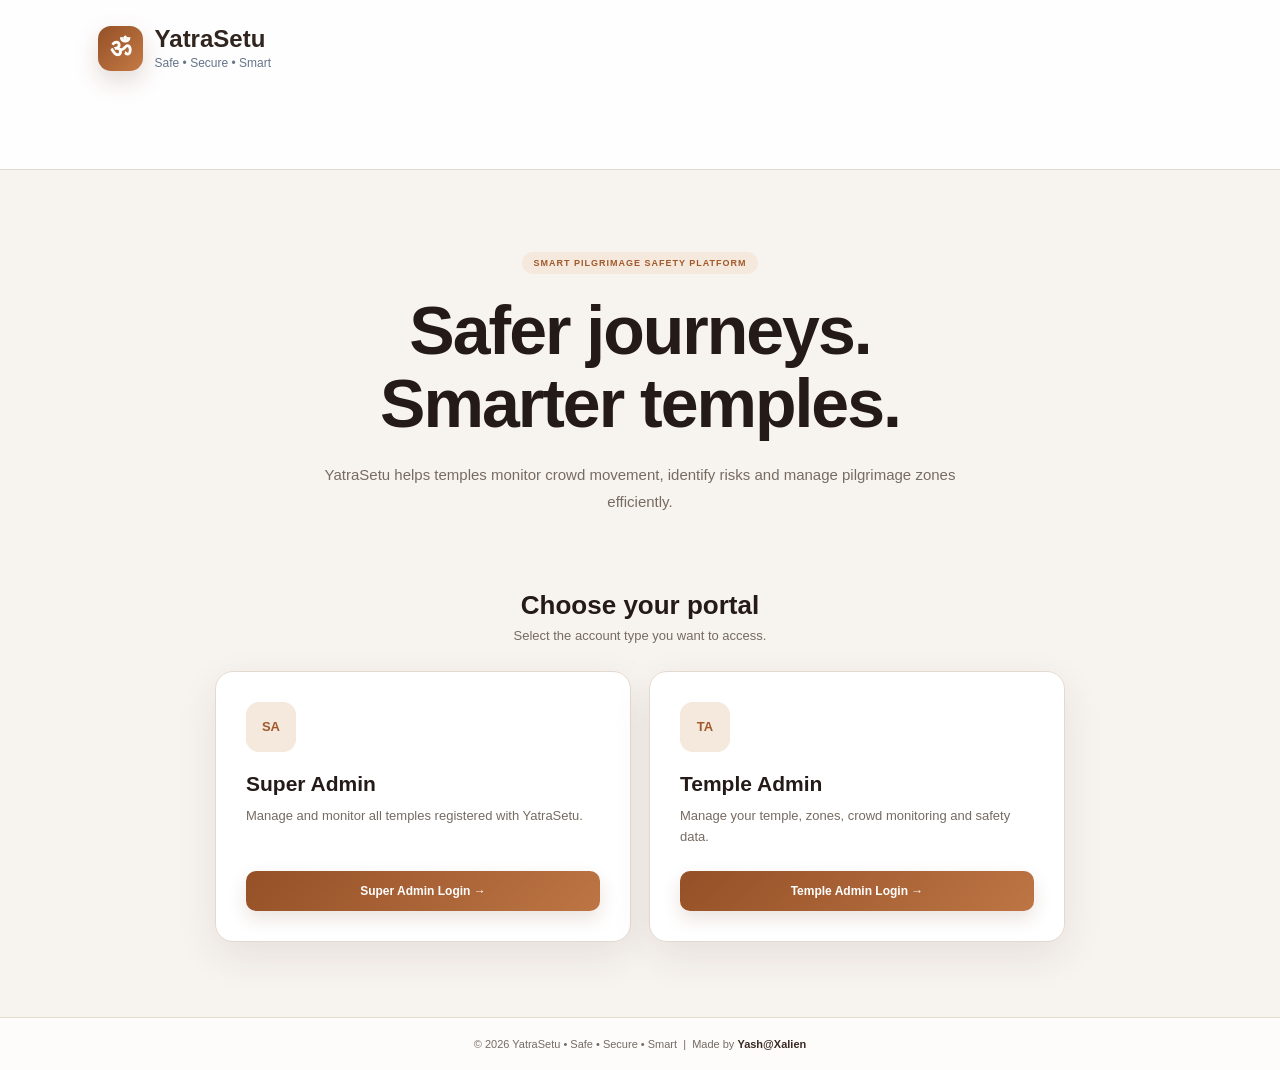
==== home.html @ df532bd4 "Add files via upload" ====
<!DOCTYPE html>
<html lang="en">

<head>

    <meta charset="UTF-8">

    <meta
        name="viewport"
        content="width=device-width, initial-scale=1.0"
    >

    <title>YatraSetu | Smart Pilgrimage Safety</title>

    <link rel="stylesheet" href="style.css">
</head>

<body class="home-page">

    <header class="home-header">

        <div class="brand">

            <div class="brand-logo">ॐ</div>

            <div>

                <h2>YatraSetu</h2>

                <span>
                    Safe • Secure • Smart
                </span>

            </div>

        </div>

    </header>


    <main class="home-container">

        <section class="home-hero">

            <span class="setup-badge">
                SMART PILGRIMAGE SAFETY PLATFORM
            </span>

            <h1>
                Safer journeys.<br>
                Smarter temples.
            </h1>

            <p>
                YatraSetu helps temples monitor crowd
                movement, identify risks and manage
                pilgrimage zones efficiently.
            </p>

        </section>


        <section class="portal-section">

            <h2>
                Choose your portal
            </h2>

            <p>
                Select the account type you want to access.
            </p>


            <div class="portal-grid">


                <!-- SUPER ADMIN -->

                <div class="portal-card">

                    <div class="portal-icon">
                        SA
                    </div>

                    <h3>
                        Super Admin
                    </h3>

                    <p>
                        Manage and monitor all temples
                        registered with YatraSetu.
                    </p>

                    <button
                        onclick="goToLogin('super')"
                    >
                        Super Admin Login →
                    </button>

                </div>


                <!-- TEMPLE ADMIN -->

                <div class="portal-card">

                    <div class="portal-icon">
                        TA
                    </div>

                    <h3>
                        Temple Admin
                    </h3>

                    <p>
                        Manage your temple, zones,
                        crowd monitoring and safety data.
                    </p>

                    <button
                        onclick="goToLogin('temple')"
                    >
                        Temple Admin Login →
                    </button>

                </div>


            </div>

        </section>

    </main>

    <footer class="site-footer">

        <p>© 2026 YatraSetu • Safe • Secure • Smart &nbsp;|&nbsp; Made by <strong>Yash@Xalien</strong></p>

    </footer>


    <script>

        function goToLogin(type) {

            window.location.href =
                `login.html?type=${type}`;

        }

    </script>

</body>

</html>
---- style.css ----
*{box-sizing:border-box;margin:0;padding:0}
:root{
 --navy:#241a17;--navy2:#3a2922;--blue:#a05a2c;--blue2:#c47a45;
 --blue3:#d39a6a;--pale:#f5e8dc;--pale2:#f7f3ef;--white:#fff;
 --text:#30251f;--muted:#766b63;--line:#e4d9cf;--shadow:0 14px 40px rgba(68,45,32,.09);
}
html{scroll-behavior:smooth}
body{font-family:Inter,"Segoe UI",Arial,sans-serif;background:var(--pale2);color:var(--text);min-height:100vh}
button,input,select{font:inherit}
button{cursor:pointer}
.app-shell{min-height:100vh}
.sidebar{position:fixed;inset:0 auto 0 0;width:252px;background:linear-gradient(180deg,#241a17,#493229);color:#fff;padding:26px 18px;display:flex;flex-direction:column;z-index:20}
.brand{display:flex;align-items:center;gap:12px;padding:5px 8px 38px}
.brand-mark{width:45px;height:45px;border-radius:13px;display:grid;place-items:center;font-size:23px;background:linear-gradient(135deg,#9a542a,#c47a45);box-shadow:0 10px 24px rgba(23,105,224,.3)}
.brand h1{font-size:21px;letter-spacing:-.5px}.brand p{font-size:10px;color:#d7c0ad;margin-top:2px}
.nav{display:grid;gap:7px}.nav-link{text-decoration:none;color:#d1bbab;padding:13px 14px;border-radius:11px;display:flex;gap:12px;align-items:center;font-size:14px;transition:.2s}.nav-link span{width:20px;text-align:center}.nav-link:hover{background:rgba(255,255,255,.07);color:#fff}.nav-link.active{background:linear-gradient(135deg,#955027,#c47a45);color:#fff;box-shadow:0 10px 24px rgba(92,52,30,.25)}
.sidebar-footer{margin-top:auto;border-top:1px solid rgba(255,255,255,.1);padding:18px 9px 3px;color:#d7c0ad;font-size:11px}.online-pill{display:flex;align-items:center;gap:8px;color:#f0dfd1;font-size:12px;margin-bottom:8px}.pulse-dot{width:8px;height:8px;border-radius:50%;background:#63b3ff;box-shadow:0 0 0 5px rgba(99,179,255,.12),0 0 12px #63b3ff}
.main-content{margin-left:252px;padding:27px 38px;max-width:1700px}
.topbar{display:flex;justify-content:space-between;align-items:center;margin-bottom:22px}.topbar h2{font-size:25px;letter-spacing:-.6px}.section-kicker{font-size:10px;font-weight:800;letter-spacing:1.5px;color:var(--blue);margin-bottom:5px}.topbar-actions{display:flex;gap:9px;align-items:center}.api-status{display:flex;gap:8px;align-items:center;padding:9px 13px;background:#fff;border:1px solid var(--line);border-radius:30px;font-size:12px;color:var(--muted)}.status-dot{width:8px;height:8px;border-radius:50%;background:#3182ce;box-shadow:0 0 9px #3182ce}.api-status.offline .status-dot{background:#718096;box-shadow:none}.icon-btn,.mobile-menu{border:1px solid var(--line);background:#fff;color:var(--blue);border-radius:10px;width:39px;height:39px;font-size:20px}.mobile-menu{display:none}
.hero{min-height:235px;border-radius:24px;background:linear-gradient(115deg,#071a33 0%,#0d3567 52%,#1769e0 100%);color:#fff;padding:32px 38px;display:flex;justify-content:space-between;align-items:center;overflow:hidden;position:relative;box-shadow:0 18px 45px rgba(9,51,100,.18);margin-bottom:18px}.hero:after{content:"";position:absolute;width:390px;height:390px;border-radius:50%;right:80px;top:-160px;background:rgba(255,255,255,.035)}.hero-content{position:relative;z-index:2;max-width:650px}.hero-badge{display:inline-flex;padding:6px 10px;border:1px solid rgba(255,255,255,.18);border-radius:20px;background:rgba(255,255,255,.07);font-size:9px;letter-spacing:1.4px;font-weight:800;margin-bottom:14px}.hero h1{font-size:31px;letter-spacing:-1px;margin-bottom:8px}.hero h1 span{color:#e3ae7f}.hero p{color:#e4d4c7;font-size:13px;line-height:1.7}.hero-meta{display:flex;gap:10px;color:#d4b7a2;font-size:10px;margin-top:16px}.hero-meta span:first-child{color:#efd0b7}.hero-orbit{width:190px;height:190px;position:relative;margin-right:40px}.orbit{position:absolute;border:1px solid rgba(255,255,255,.2);border-radius:50%;inset:0}.orbit-2{inset:23px;border-color:rgba(255,255,255,.28)}.hero-core{position:absolute;inset:63px;border-radius:50%;display:grid;place-items:center;background:rgba(255,255,255,.1);border:1px solid rgba(255,255,255,.22);font-size:32px;box-shadow:0 0 45px rgba(220,157,104,.22)}
.stats-grid{display:grid;grid-template-columns:repeat(4,1fr);gap:15px;margin-bottom:31px}.stat-card{background:#fff;border:1px solid var(--line);border-radius:16px;padding:18px;display:flex;align-items:center;gap:13px;box-shadow:0 5px 18px rgba(17,70,130,.03);transition:.2s}.stat-card:hover{transform:translateY(-3px);box-shadow:var(--shadow)}.stat-icon{width:43px;height:43px;flex:0 0 43px;border-radius:12px;display:grid;place-items:center;background:var(--pale);color:var(--blue);font-size:18px}.stat-card span{font-size:11px;color:var(--muted);display:block}.stat-card strong{display:block;font-size:24px;line-height:1.25;margin-top:2px;color:var(--navy)}.stat-card small{font-size:9px;color:#9aa8b8}
.section-block{margin-bottom:28px}.section-heading{display:flex;justify-content:space-between;align-items:end;margin-bottom:14px}.section-heading h2{font-size:20px}.updated-box{font-size:10px;color:var(--muted)}.updated-box strong{color:var(--navy);margin-left:4px}
.zones-grid{display:grid;grid-template-columns:repeat(auto-fit,minmax(255px,1fr));gap:15px}.loading-card{grid-column:1/-1;background:#fff;border:1px solid var(--line);border-radius:16px;padding:35px;text-align:center;color:var(--muted)}
.zone-card{background:#fff;border:1px solid var(--line);border-radius:17px;padding:20px;position:relative;overflow:hidden;box-shadow:0 5px 18px rgba(17,70,130,.03);transition:.25s}.zone-card:before{content:"";position:absolute;left:0;top:0;bottom:0;width:4px;background:var(--blue)}.zone-card:hover{transform:translateY(-4px);box-shadow:var(--shadow)}.zone-head{display:flex;justify-content:space-between;align-items:flex-start;margin-bottom:17px}.zone-name{font-size:17px;font-weight:750}.zone-id{font-size:9px;color:#a0aec0;margin-top:4px}.risk{padding:5px 9px;border-radius:20px;font-size:9px;font-weight:800;letter-spacing:.6px;background:#f5e5d7;color:#8f4d27}.risk.moderate{background:#efddcf;color:#8d4b28}.risk.high{background:#e7cbb7;color:#713b20}.risk.critical{background:#d8b69b;color:#59301d}.count-row{display:flex;justify-content:space-between;align-items:end;margin-bottom:8px}.count-row strong{font-size:22px;color:var(--navy)}.count-row span{font-size:10px;color:var(--muted)}.progress{height:8px;background:#eee7e1;border-radius:10px;overflow:hidden}.progress-bar{height:100%;background:linear-gradient(90deg,#d39a6a,#955027);border-radius:10px;transition:width .5s}.zone-foot{display:flex;justify-content:space-between;margin-top:11px;font-size:10px;color:var(--muted)}.zone-foot strong{color:var(--blue)}
.analytics-grid{display:grid;grid-template-columns:1.35fr 1fr;gap:16px;margin-bottom:18px}.panel{background:#fff;border:1px solid var(--line);border-radius:18px;padding:21px;box-shadow:0 5px 18px rgba(17,70,130,.03)}.panel-heading{display:flex;justify-content:space-between;align-items:center;margin-bottom:17px}.panel-heading h3{font-size:17px}.panel-chip{font-size:9px;color:var(--blue);background:var(--pale);border-radius:20px;padding:5px 9px;font-weight:800}.shield{width:38px;height:38px;border-radius:11px;background:var(--pale);display:grid;place-items:center}.chart-wrap{height:285px;position:relative}.risk-summary{display:grid;gap:4px}.risk-row{display:flex;align-items:center;justify-content:space-between;padding:14px 3px;border-bottom:1px solid #edf2f7}.risk-row:last-child{border-bottom:0}.risk-left{display:flex;align-items:center;gap:10px;font-size:12px}.risk-dot{width:9px;height:9px;border-radius:50%;background:#c99163}.risk-dot.moderate{background:#b87545}.risk-dot.high{background:#2877d8}.risk-dot.critical{background:#79401f}.risk-count{font-size:14px;color:var(--navy);font-weight:800}
.admin-section{margin-bottom:25px}.crowd-form{display:grid;grid-template-columns:1fr 1fr auto;gap:12px;align-items:end}.crowd-form label{display:grid;gap:7px;font-size:11px;color:var(--muted)}.crowd-form input,.crowd-form select{width:100%;border:1px solid var(--line);background:#fafdff;border-radius:10px;padding:11px 12px;outline:none;color:var(--text)}.crowd-form input:focus,.crowd-form select:focus{border-color:#c47a45;box-shadow:0 0 0 3px rgba(196,122,69,.12)}.primary-btn{height:42px;border:0;border-radius:10px;background:linear-gradient(135deg,#955027,#c47a45);color:#fff;padding:0 17px;display:flex;gap:13px;align-items:center;justify-content:center;font-weight:700;font-size:12px;box-shadow:0 8px 18px rgba(120,67,36,.18)}.primary-btn:disabled{opacity:.6;cursor:not-allowed}.form-message{min-height:18px;margin-top:10px;font-size:11px;color:var(--blue)}
.footer{display:flex;justify-content:space-between;border-top:1px solid var(--line);padding:18px 2px;color:#97a6b7;font-size:10px}
.toast{position:fixed;right:24px;bottom:24px;transform:translateY(20px);opacity:0;pointer-events:none;background:var(--navy);color:#fff;padding:12px 15px;border-radius:11px;font-size:11px;box-shadow:0 12px 30px rgba(7,26,51,.25);transition:.25s;z-index:50}.toast.show{transform:translateY(0);opacity:1}

@media(max-width:1100px){.stats-grid{grid-template-columns:repeat(2,1fr)}.analytics-grid{grid-template-columns:1fr}.hero-orbit{margin-right:0}}
@media(max-width:780px){.sidebar{transform:translateX(-100%);transition:.25s}.sidebar.open{transform:translateX(0)}.main-content{margin-left:0;padding:20px}.mobile-menu{display:block}.topbar{gap:12px}.topbar>div:nth-child(2){margin-right:auto}.hero{padding:26px;min-height:220px}.hero-orbit{display:none}.crowd-form{grid-template-columns:1fr}.primary-btn{width:100%}}
@media(max-width:560px){.stats-grid{grid-template-columns:1fr}.topbar h2{font-size:20px}.api-status span:last-child{display:none}.hero h1{font-size:25px}.hero p{font-size:12px}.section-heading{align-items:flex-start;gap:10px;flex-direction:column}.footer{gap:10px;flex-direction:column}}

.setup-page {
    min-height: 100vh;
    display: flex;
    justify-content: center;
    align-items: center;
    padding: 40px 20px;
    background: linear-gradient(135deg, #eff6ff, #dbeafe);
}

.setup-card {
    width: 100%;
    max-width: 850px;
    background: white;
    border-radius: 24px;
    padding: 40px;
    box-shadow: 0 20px 60px rgba(30, 64, 175, 0.12);
}

.brand {
    display: flex;
    align-items: center;
    gap: 12px;
    margin-bottom: 40px;
}

.brand-logo {
    width: 45px;
    height: 45px;
    border-radius: 12px;
    display: flex;
    align-items: center;
    justify-content: center;
    background: #2563eb;
    color: white;
    font-size: 22px;
    font-weight: 700;
}

.brand h2 {
    margin: 0;
}

.brand span {
    color: #64748b;
    font-size: 12px;
}

.setup-header {
    margin-bottom: 35px;
}

.setup-badge {
    display: inline-block;
    padding: 6px 12px;
    border-radius: 20px;
    background: #dbeafe;
    color: #2563eb;
    font-size: 11px;
    font-weight: 700;
}

.setup-header h1 {
    margin: 14px 0 8px;
    font-size: 34px;
    color: #0f172a;
}

.setup-header p {
    color: #64748b;
    margin: 0;
}

.form-section {
    padding: 25px 0;
    border-top: 1px solid #e2e8f0;
}

.form-section h3 {
    margin-bottom: 20px;
    color: #1e293b;
}

.form-grid {
    display: grid;
    grid-template-columns: 1fr 1fr;
    gap: 20px;
}

.form-group {
    display: flex;
    flex-direction: column;
    gap: 8px;
    margin-bottom: 20px;
}

.form-group label {
    font-size: 14px;
    font-weight: 600;
    color: #334155;
}

.form-group input,
.form-group textarea {
    width: 100%;
    box-sizing: border-box;
    padding: 13px 15px;
    border: 1px solid #cbd5e1;
    border-radius: 10px;
    font-family: inherit;
    font-size: 14px;
    outline: none;
}

.form-group input:focus,
.form-group textarea:focus {
    border-color: #2563eb;
    box-shadow: 0 0 0 3px #dbeafe;
}

.setup-btn {
    width: 100%;
    border: none;
    padding: 15px;
    border-radius: 12px;
    background: #2563eb;
    color: white;
    font-size: 15px;
    font-weight: 700;
    cursor: pointer;
}

.setup-btn:hover {
    background: #1d4ed8;
}

.setup-btn span {
    margin-left: 8px;
}

.form-message {
    min-height: 24px;
    margin-bottom: 12px;
    color: #dc2626;
    font-size: 14px;
}

.form-message.success {
    color: #16a34a;
}

@media (max-width: 650px) {

    .setup-card {
        padding: 25px;
    }

    .form-grid {
        grid-template-columns: 1fr;
        gap: 0;
    }

    .setup-header h1 {
        font-size: 28px;
    }
}
.zone-page {
    min-height: 100vh;
    padding: 40px 20px;
    background: linear-gradient(135deg, #eff6ff, #dbeafe);
}

.zone-card {
    width: 100%;
    max-width: 900px;
    margin: auto;
    background: white;
    border-radius: 24px;
    padding: 40px;
    box-sizing: border-box;
    box-shadow: 0 20px 60px rgba(30, 64, 175, 0.12);
}

.zone-header {
    margin-bottom: 30px;
}

.zone-header h1 {
    margin: 14px 0 8px;
    font-size: 34px;
    color: #0f172a;
}

.zone-header p {
    color: #64748b;
}

.add-zone-box {
    padding: 25px;
    border: 1px solid #dbeafe;
    border-radius: 18px;
    background: #f8fbff;
}

.add-zone-box h3 {
    margin-top: 0;
}

.zone-form {
    display: grid;
    grid-template-columns: 1fr 1fr 1fr;
    gap: 15px;
}

.form-group {
    display: flex;
    flex-direction: column;
    gap: 8px;
}

.form-group label {
    font-size: 13px;
    font-weight: 600;
    color: #334155;
}

.form-group input,
.form-group select {
    padding: 12px;
    border: 1px solid #cbd5e1;
    border-radius: 10px;
    background: white;
    font-size: 14px;
}

.form-group input:focus,
.form-group select:focus {
    outline: none;
    border-color: #2563eb;
}

.add-zone-box .setup-btn {
    margin-top: 20px;
}

.zones-section {
    margin-top: 35px;
}

.zones-title h3 {
    margin-bottom: 5px;
}

.zones-title p {
    color: #64748b;
    font-size: 13px;
}

.zone-item {
    display: flex;
    align-items: center;
    gap: 15px;
    padding: 18px;
    margin-top: 12px;
    border: 1px solid #e2e8f0;
    border-radius: 14px;
}

.zone-icon {
    width: 45px;
    height: 45px;
    display: flex;
    align-items: center;
    justify-content: center;
    border-radius: 12px;
    background: #dbeafe;
    color: #2563eb;
    font-weight: 700;
}

.zone-info {
    flex: 1;
}

.zone-info h4 {
    margin: 0 0 5px;
}

.zone-info span {
    font-size: 12px;
    color: #64748b;
}

.zone-capacity {
    text-align: right;
}

.zone-capacity strong {
    display: block;
    color: #0f172a;
}

.zone-capacity span {
    font-size: 11px;
    color: #64748b;
}

.empty-zone {
    padding: 35px;
    text-align: center;
    color: #94a3b8;
    border: 1px dashed #cbd5e1;
    border-radius: 14px;
}

.continue-btn {
    width: 100%;
    margin-top: 25px;
    padding: 15px;
    border: none;
    border-radius: 12px;
    background: #2563eb;
    color: white;
    font-weight: 700;
    cursor: pointer;
}

.continue-btn:disabled {
    background: #cbd5e1;
    cursor: not-allowed;
}

@media (max-width: 700px) {

    .zone-card {
        padding: 25px;
    }

    .zone-form {
        grid-template-columns: 1fr;
    }

    .zone-item {
        align-items: flex-start;
    }

    .zone-capacity {
        margin-left: auto;
    }
}

/* Premium editorial finish */
body::before{
    content:"";
    position:fixed;
    inset:0;
    pointer-events:none;
    opacity:.22;
    background-image:
      radial-gradient(circle at 15% 20%, rgba(160,90,44,.06) 0 1px, transparent 1px),
      radial-gradient(circle at 80% 70%, rgba(90,55,35,.045) 0 1px, transparent 1px);
    background-size:24px 24px,32px 32px;
    z-index:-1;
}
.stat-card,.zone-card,.panel,.temples-section,.setup-card,.zone-card{
    box-shadow:0 8px 28px rgba(70,45,32,.055);
}
.stat-card:hover,.zone-card:hover{
    box-shadow:0 16px 36px rgba(70,45,32,.10);
}
.hero{
    background:
      radial-gradient(circle at 82% 20%, rgba(211,154,106,.16), transparent 30%),
      linear-gradient(120deg,#241a17 0%,#4b3227 58%,#7d4528 100%);
}
.primary-btn,.setup-btn,.continue-btn{
    background:linear-gradient(135deg,#955027,#bd7544);
}
.primary-btn:hover,.setup-btn:hover,.continue-btn:hover{
    background:linear-gradient(135deg,#7f421f,#a85f32);
}


/* Shared YatraSetu pages */
.site-footer{
    text-align:center;
    border-top:1px solid var(--line);
    padding:20px 15px;
    color:var(--muted);
    font-size:11px;
    background:rgba(255,255,255,.72);
}
.site-footer strong{color:var(--navy2);font-weight:800}
.brand-logo{
    width:45px;height:45px;border-radius:13px;display:grid;place-items:center;
    background:linear-gradient(135deg,#955027,#c47a45);color:#fff;font-size:25px;
    box-shadow:0 10px 24px rgba(92,52,30,.18);
}
.setup-page,.zone-page{
    min-height:calc(100vh - 61px);
    display:flex;justify-content:center;align-items:flex-start;
    padding:48px 20px;
    background:var(--pale2);
}
.setup-card,.zone-card{
    width:100%;max-width:900px;background:#fff;border:1px solid var(--line);
    border-radius:24px;padding:40px;box-shadow:var(--shadow);
}
.setup-card .brand,.zone-card .brand{
    padding:0 0 30px;margin:0 0 30px;border-bottom:1px solid var(--line);
}
.setup-card .brand h2,.zone-card .brand h2{font-size:21px;color:var(--navy);margin:0}
.setup-card .brand span,.zone-card .brand span{color:var(--muted);font-size:11px}
.setup-header,.zone-header{margin-bottom:30px}
.setup-badge{
    display:inline-flex;padding:6px 11px;border-radius:20px;
    background:var(--pale);color:var(--blue);font-size:9px;font-weight:800;letter-spacing:1px;
}
.setup-header h1,.zone-header h1{margin:13px 0 8px;font-size:32px;letter-spacing:-.8px;color:var(--navy)}
.setup-header p,.zone-header p{color:var(--muted);font-size:13px;line-height:1.7}
.form-section{padding:24px 0;border-top:1px solid var(--line)}
.form-section h3,.add-zone-box h3,.zones-title h3{margin-bottom:17px;color:var(--navy);font-size:17px}
.form-grid{display:grid;grid-template-columns:1fr 1fr;gap:18px}
.form-group{display:flex;flex-direction:column;gap:7px;margin-bottom:18px}
.form-group label{font-size:11px;font-weight:700;color:var(--muted)}
.form-group input,.form-group textarea,.form-group select{
    width:100%;box-sizing:border-box;padding:12px 13px;border:1px solid var(--line);
    border-radius:10px;background:#fdfcfb;color:var(--text);font-size:13px;outline:none;
}
.form-group input:focus,.form-group textarea:focus,.form-group select:focus{
    border-color:var(--blue2);box-shadow:0 0 0 3px rgba(196,122,69,.12)
}
.setup-btn,.continue-btn{
    width:100%;border:0;padding:13px 16px;border-radius:10px;
    background:linear-gradient(135deg,#955027,#bd7544);color:#fff;
    font-size:12px;font-weight:800;cursor:pointer;box-shadow:0 8px 18px rgba(120,67,36,.15);
}
.setup-btn:hover,.continue-btn:hover{background:linear-gradient(135deg,#7f421f,#a85f32)}
.add-zone-box{padding:23px;border:1px solid var(--line);border-radius:18px;background:#fbf7f3}
.zone-form{display:grid;grid-template-columns:1fr 1fr 1fr;gap:14px}
.add-zone-box .setup-btn{margin-top:8px}
.zones-section{margin-top:30px}
.zones-title p{color:var(--muted);font-size:11px}
.zone-item{
    display:flex;align-items:center;gap:14px;padding:16px;margin-top:10px;
    border:1px solid var(--line);border-radius:14px;background:#fff;
}
.zone-icon{
    width:43px;height:43px;display:grid;place-items:center;border-radius:12px;
    background:var(--pale);color:var(--blue);font-weight:800;
}
.zone-info{flex:1}.zone-info h4{margin:0 0 4px;font-size:14px;color:var(--navy)}
.zone-info span,.zone-capacity span{font-size:10px;color:var(--muted)}
.zone-capacity{text-align:right}.zone-capacity strong{display:block;color:var(--navy);font-size:14px}
.empty-zone{padding:30px;text-align:center;color:#a0958d;border:1px dashed #d9cec4;border-radius:14px;background:#fcfaf8}
.continue-btn{margin-top:20px}.continue-btn:disabled{background:#d8cec5;box-shadow:none;cursor:not-allowed}

/* Public home */
.home-page{min-height:100vh;background:var(--pale2);color:var(--text)}
.home-header{
    width:100%;padding:20px 7%;background:rgba(255,255,255,.9);
    border-bottom:1px solid var(--line)
}
.home-container{width:86%;max-width:1150px;margin:auto}
.home-hero{text-align:center;padding:82px 20px 55px}
.home-hero h1{margin-top:20px;font-size:clamp(42px,6vw,68px);line-height:1.08;letter-spacing:-2px;color:var(--navy)}
.home-hero h1 span{color:var(--blue)}
.home-hero p{max-width:650px;margin:20px auto 0;color:var(--muted);font-size:15px;line-height:1.8}
.portal-section{padding:20px 0 75px;text-align:center}
.portal-section>h2{font-size:26px;color:var(--navy);margin-bottom:7px}
.portal-section>p{color:var(--muted);margin-bottom:28px;font-size:13px}
.portal-grid{display:grid;grid-template-columns:repeat(2,minmax(0,1fr));gap:18px;max-width:850px;margin:auto}
.portal-card{
    background:#fff;border:1px solid var(--line);border-radius:18px;padding:30px;
    text-align:left;box-shadow:var(--shadow);transition:.2s
}
.portal-card:hover{transform:translateY(-4px);border-color:#caa98f;box-shadow:0 16px 36px rgba(70,45,32,.10)}
.portal-icon{
    width:50px;height:50px;border-radius:13px;background:var(--pale);color:var(--blue);
    display:grid;place-items:center;font-weight:800;font-size:13px;margin-bottom:20px
}
.portal-card h3{font-size:21px;color:var(--navy);margin-bottom:9px}
.portal-card p{color:var(--muted);line-height:1.65;font-size:13px;min-height:44px;margin-bottom:22px}
.portal-card button{
    width:100%;border:0;border-radius:10px;padding:13px 16px;
    background:linear-gradient(135deg,#955027,#bd7544);color:#fff;font-size:12px;font-weight:800;
    cursor:pointer;transition:.2s;box-shadow:0 8px 18px rgba(120,67,36,.15)
}
.portal-card button:hover{background:linear-gradient(135deg,#7f421f,#a85f32);transform:translateY(-1px)}

/* Super admin page */
.admin-page{min-height:100vh;background:var(--pale2);color:var(--text)}
.admin-header{
    display:flex;justify-content:space-between;align-items:center;
    padding:20px 7%;background:#fff;border-bottom:1px solid var(--line)
}
.admin-header .brand{padding:0}
.logout-btn,.add-temple-btn,.view-btn,.admin-btn,.secondary-btn{
    border:0;border-radius:10px;padding:10px 14px;font-size:11px;font-weight:800;cursor:pointer
}
.logout-btn,.secondary-btn{background:#fff;border:1px solid var(--line);color:var(--navy2)}
.add-temple-btn{background:linear-gradient(135deg,#955027,#bd7544);color:#fff;box-shadow:0 8px 18px rgba(120,67,36,.15)}
.admin-main{width:86%;max-width:1200px;margin:auto;padding:38px 0 25px}
.page-top h1{font-size:28px;letter-spacing:-.7px;color:var(--navy)}
.page-top p{color:var(--muted);font-size:13px;margin-top:5px}
.stats{display:grid;grid-template-columns:repeat(3,1fr);gap:15px;margin:25px 0}
.stats .stat-card{display:block}
.stats .stat-card p{font-size:11px;color:var(--muted)}
.stats .stat-card h2{font-size:27px;color:var(--navy);margin-top:5px}
.temples-section{background:#fff;border:1px solid var(--line);border-radius:18px;padding:21px;box-shadow:var(--shadow)}
.section-heading h2{font-size:18px;color:var(--navy)}
.temple-list{display:grid;gap:10px}
.temple-card{
    display:flex;justify-content:space-between;align-items:center;gap:15px;
    padding:15px;border:1px solid var(--line);border-radius:14px;background:#fdfbf9
}
.temple-left{display:flex;align-items:center;gap:13px;min-width:0}
.temple-icon{
    width:44px;height:44px;flex:0 0 44px;border-radius:12px;display:grid;place-items:center;
    background:var(--pale);color:var(--blue);font-weight:800
}
.temple-info h3{font-size:14px;color:var(--navy);margin-bottom:4px}
.temple-info p{font-size:10px;color:var(--muted)}
.temple-actions{display:flex;gap:8px;flex-wrap:wrap}
.view-btn{background:var(--pale);color:var(--blue)}
.view-btn:hover,.admin-btn:hover{background:#ead8c9}
.loading,.empty,.error-text{font-size:12px;color:var(--muted);padding:20px;text-align:center}
.modal{display:none;position:fixed;inset:0;background:rgba(36,26,23,.62);align-items:center;justify-content:center;padding:20px;z-index:20}
.modal.show{display:flex}
.modal-box{position:relative;background:#fff;width:100%;max-width:470px;border:1px solid var(--line);border-radius:18px;padding:28px;box-shadow:0 20px 60px rgba(36,26,23,.22)}
.modal-box h2{margin-bottom:6px;color:var(--navy)}
.modal-subtitle{color:var(--muted);font-size:11px;margin-bottom:20px}
.modal-close{position:absolute;right:16px;top:12px;border:0;background:none;font-size:28px;color:var(--muted);cursor:pointer}
.modal-box label{display:block;font-size:11px;font-weight:700;margin:13px 0;color:var(--muted)}
.modal-box input{display:block;width:100%;margin-top:7px;padding:11px 12px;border:1px solid var(--line);border-radius:9px;outline:none;background:#fdfcfb}
.modal-box input:focus{border-color:var(--blue2);box-shadow:0 0 0 3px rgba(196,122,69,.12)}
.admin-message{font-size:11px;margin:10px 0;color:#a64d28}.admin-message.success{color:#2f7a4b}
.temple-view-modal .modal-box{max-width:560px}
.temple-detail{background:#fbf7f3;border:1px solid var(--line);border-radius:12px;padding:16px;margin:18px 0}
.temple-detail p{font-size:11px;color:var(--muted);margin-top:5px}
.modal-actions{display:flex;gap:10px;justify-content:flex-end;margin-top:16px}
@media(max-width:750px){
 .admin-header{padding:18px 5%}.admin-main{width:92%}.page-top{flex-direction:column;align-items:flex-start}
 .stats{grid-template-columns:1fr}.temple-card{align-items:flex-start;flex-direction:column}.temple-actions{width:100%}
 .portal-grid{grid-template-columns:1fr}.setup-card,.zone-card{padding:25px}.zone-form{grid-template-columns:1fr}.form-grid{grid-template-columns:1fr;gap:0}
}
@media(max-width:560px){.home-container{width:92%}.home-hero{padding:60px 10px 40px}.home-hero h1{font-size:42px;letter-spacing:-1px}}
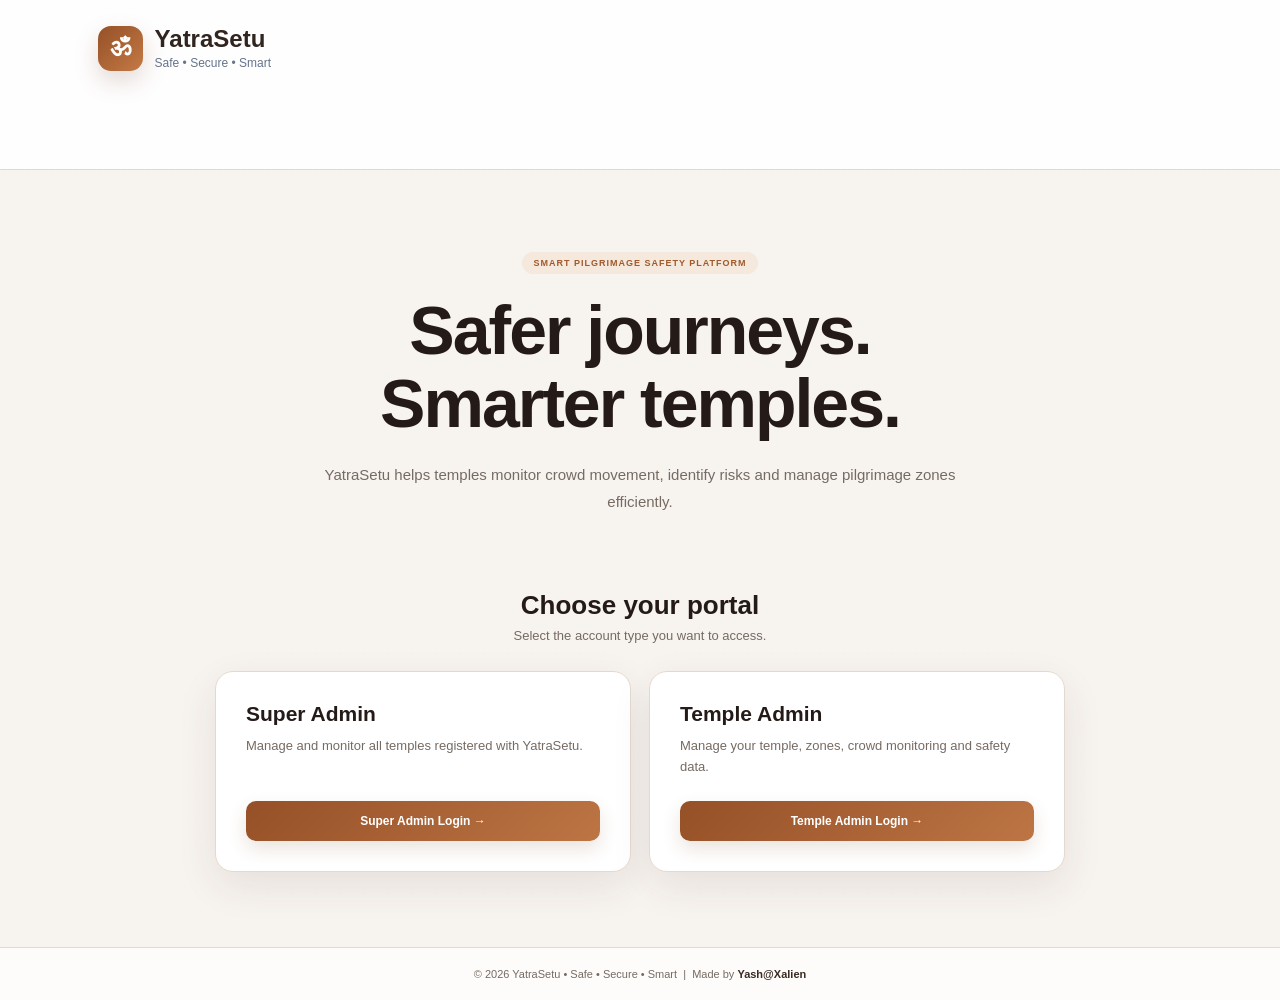
==== commit 4312ce9a: "Update home.html" ====
--- a/home.html
+++ b/home.html
@@ -78,10 +78,7 @@
 
                 <div class="portal-card">
 
-                    <div class="portal-icon">
-                        SA
-                    </div>
-
+              
                     <h3>
                         Super Admin
                     </h3>
@@ -104,9 +101,7 @@
 
                 <div class="portal-card">
 
-                    <div class="portal-icon">
-                        TA
-                    </div>
+                    
 
                     <h3>
                         Temple Admin
@@ -152,4 +147,4 @@
 
 </body>
 
-</html>+</html>
